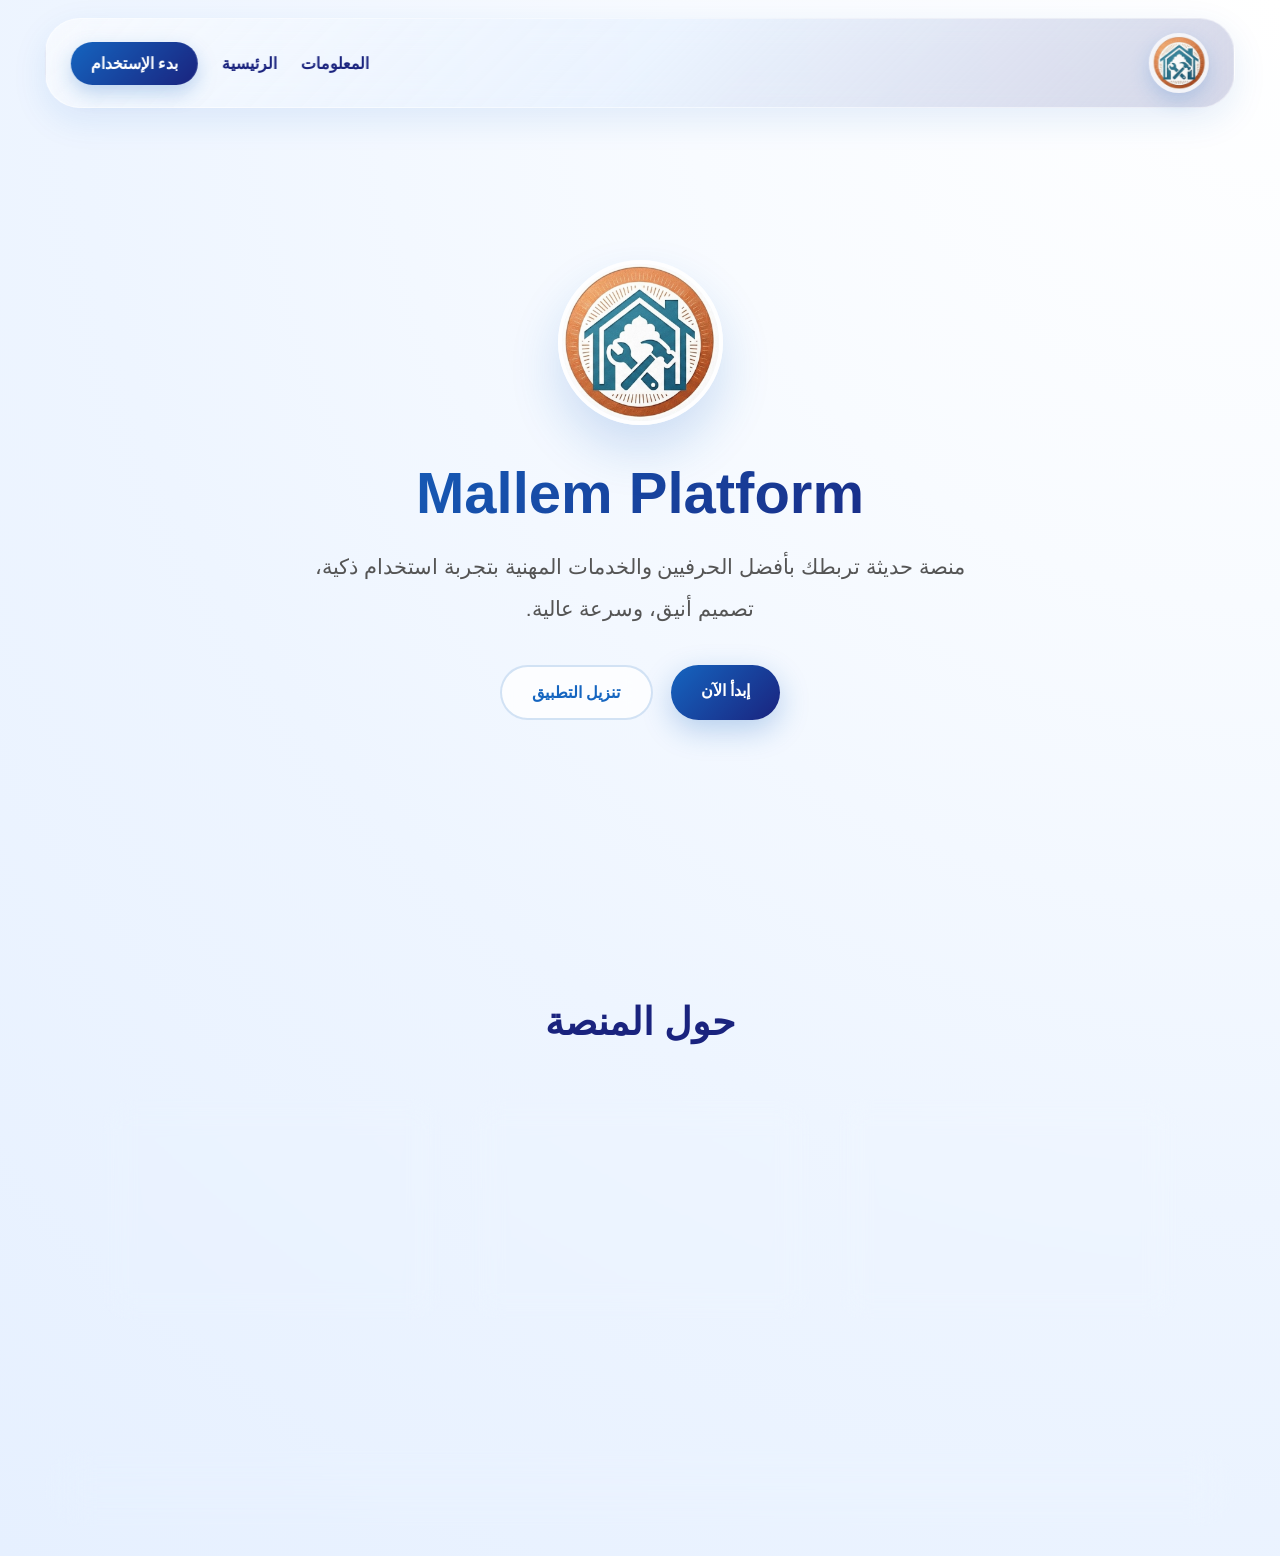
==== index.html @ 184898b9 "Add files via upload" ====
<!DOCTYPE html>
<html lang="ar" dir="rtl">
<head>
<meta charset="UTF-8">
<meta name="viewport" content="width=device-width, initial-scale=1.0">
<title>Mallem</title>

<style>
*{
margin:0;
padding:0;
box-sizing:border-box;
font-family:Arial,sans-serif;
}

html{
scroll-behavior:smooth;
}

body{
background:
radial-gradient(circle at top right,#ffffff 0%,#f8fbff 30%,#eef5ff 60%,#e6f0ff 100%);
color:#111;
overflow-x:hidden;
}

/* NAVBAR */
header{
position:fixed;
top:18px;
left:50%;
transform:translateX(-50%);
width:93%;
z-index:999;
padding:14px 25px;
border-radius:35px;
background:linear-gradient(
135deg,
rgba(255,255,255,.55),
rgba(220,235,255,.45),
rgba(26,35,126,.18)
);
backdrop-filter:blur(18px);
border:1px solid rgba(255,255,255,.45);
box-shadow:0 12px 35px rgba(21,101,192,.10);
}

.navbar{
display:flex;
justify-content:space-between;
align-items:center;
}

.logo{
width:60px;
height:60px;
border-radius:50%;
object-fit:cover;
border:3px solid rgba(255,255,255,.7);
box-shadow:0 8px 20px rgba(21,101,192,.20);
}

/* Desktop nav */
nav{
display:flex;
align-items:center;
gap:24px;
}

nav a{
text-decoration:none;
font-weight:600;
color:#1a237e;
transition:.3s;
}

nav a:hover{
color:#1565c0;
}

.start-btn{
padding:12px 20px;
border-radius:30px;
background:linear-gradient(135deg,#1565c0,#1a237e);
color:white;
box-shadow:0 8px 20px rgba(21,101,192,.25);
}

.menu-btn{
display:none;
font-size:30px;
cursor:pointer;
color:#1a237e;
}

/* HERO */
.hero{
min-height:100vh;
display:flex;
align-items:center;
justify-content:center;
padding:140px 20px 60px;
}

.hero-box{
max-width:900px;
text-align:center;
}

.hero-logo{
width:165px;
height:165px;
border-radius:50%;
object-fit:cover;
border:4px solid rgba(255,255,255,.9);
box-shadow:0 25px 50px rgba(21,101,192,.18);
margin-bottom:30px;
animation:floatLogo 3s ease-in-out infinite;
}

.hero h1{
font-size:58px;
margin-bottom:20px;
background:linear-gradient(135deg,#1565c0,#1a237e);
-webkit-background-clip:text;
-webkit-text-fill-color:transparent;
}

.hero p{
font-size:21px;
line-height:2;
color:#555;
margin-bottom:35px;
max-width:700px;
margin-inline:auto;
}

/* BUTTONS */
.buttons{
display:flex;
justify-content:center;
gap:18px;
flex-wrap:wrap;
}

.btn{
padding:16px 30px;
border-radius:40px;
text-decoration:none;
font-weight:bold;
transition:.35s;
}

.primary{
background:linear-gradient(135deg,#1565c0,#1a237e);
color:white;
box-shadow:0 10px 30px rgba(21,101,192,.28);
}

.secondary{
background:rgba(255,255,255,.75);
color:#1565c0;
border:2px solid rgba(21,101,192,.18);
backdrop-filter:blur(12px);
}

.btn:hover{
transform:translateY(-5px);
}

/* SECTIONS */
section{
padding:100px 8%;
}

.section-title{
font-size:38px;
text-align:center;
margin-bottom:55px;
color:#1a237e;
}

.cards{
display:grid;
grid-template-columns:repeat(auto-fit,minmax(260px,1fr));
gap:28px;
}

.card{
padding:30px;
border-radius:28px;
background:linear-gradient(
145deg,
rgba(255,255,255,.82),
rgba(238,245,255,.72)
);
backdrop-filter:blur(15px);
border:1px solid rgba(255,255,255,.6);
box-shadow:0 12px 35px rgba(0,0,0,.05);
transition:.35s;
}

.card:hover{
transform:translateY(-8px);
box-shadow:0 20px 40px rgba(21,101,192,.08);
}

.card h3{
color:#1565c0;
margin-bottom:15px;
}

.card p{
line-height:1.9;
color:#555;
}

/* FOOTER */
footer{
width:93%;
margin:30px auto;
padding:28px;
border-radius:35px;
text-align:center;
font-size:15px;
font-weight:600;
color:white;
background:linear-gradient(
135deg,
rgba(21,101,192,.82),
rgba(255,255,255,.28),
rgba(26,35,126,.88)
);
backdrop-filter:blur(22px);
border:1px solid rgba(255,255,255,.35);
box-shadow:0 12px 30px rgba(21,101,192,.12);
}

/* ANIMATIONS */
@keyframes menuFade{
0%{
opacity:0;
transform:translateY(-20px) scale(.95);
}
100%{
opacity:1;
transform:translateY(0) scale(1);
}
}

@keyframes floatLogo{
0%,100%{
transform:translateY(0);
}
50%{
transform:translateY(-10px);
}
}

/* MOBILE */
@media(max-width:768px){

.menu-btn{
display:block;
}

nav{
position:absolute;
top:88px;
right:0;
width:100%;
padding:24px;
border-radius:25px;
display:flex;
flex-direction:column;
background:linear-gradient(
135deg,
rgba(255,255,255,.92),
rgba(235,245,255,.88)
);
backdrop-filter:blur(18px);
box-shadow:0 15px 35px rgba(0,0,0,.08);

opacity:0;
transform:translateY(-20px) scale(.96);
pointer-events:none;
transition:
opacity .35s ease,
transform .35s ease;
}

nav.active{
opacity:1;
transform:translateY(0) scale(1);
pointer-events:auto;
animation:menuFade .35s ease;
}

.hero h1{
font-size:38px;
}

.hero p{
font-size:17px;
}
}
</style>
</head>
<body>

<header>
<div class="navbar">

<img src="icon.png" class="logo">

<nav id="nav">
<a href="#about" onclick="closeMenu()">المعلومات</a>
<a href="#home" onclick="closeMenu()">الرئيسية</a>
<a href="main.html" class="start-btn">بدء الإستخدام</a>
</nav>

<div class="menu-btn" onclick="toggleMenu()">☰</div>

</div>
</header>

<section class="hero" id="home">
<div class="hero-box">

<img src="icon.png" class="hero-logo">

<h1>Mallem Platform</h1>

<p>
منصة حديثة تربطك بأفضل الحرفيين والخدمات المهنية
بتجربة استخدام ذكية، تصميم أنيق، وسرعة عالية.
</p>

<div class="buttons">
<a href="main.html" class="btn primary">إبدأ الآن</a>

<a href="https://github.com/Aminealmadini/Mallem/releases/download/v1.0/Mallem.2.apk"
class="btn secondary">
تنزيل التطبيق
</a>
</div>

</div>
</section>

<section id="about">
<h2 class="section-title">حول المنصة</h2>

<div class="cards">

<div class="card">
<h3>حِرفي فـ ضغطة زر ⚡</h3>
<p>بلا ما تضيع وقتك فـ الزنقة وتقلب. تلقى الصباغ، الكهربائي، النجار، وكل الحرفيين اللي محتاج ليهم واجدين لخدمتك فـ بلاصة واحدة.</p>
</div>

<div class="card">
<h3>خدمتك متقونة ومضمونة 🎯</h3>
<p>شوف تقييمات الناس وتجاربهم السابقة مع كل معلم قبل ما تختار، باش تضمن الجودة، المعاملة الزوينة، والثمن المناسب بلا مفاجآت.</p>
</div>

<div class="card">
<h3>فرص جديدة لكل حرفي 💼</h3>
<p>يلا كنتي حرفي، هادي هي فرصتك باش تكبر الخدمة ديالك، تبين شطارتك وحرافتك للناس، وتوصل لزبناء كثار فـ مدينتك بكل سهولة.</p>
</div>

</div>
</section>

<footer>
جميع الحقوق محفوظة © Mallem 2026
</footer>

<script>
function toggleMenu(){
document.getElementById("nav").classList.toggle("active");
}

function closeMenu(){
document.getElementById("nav").classList.remove("active");
}
</script>

</body>
</html>
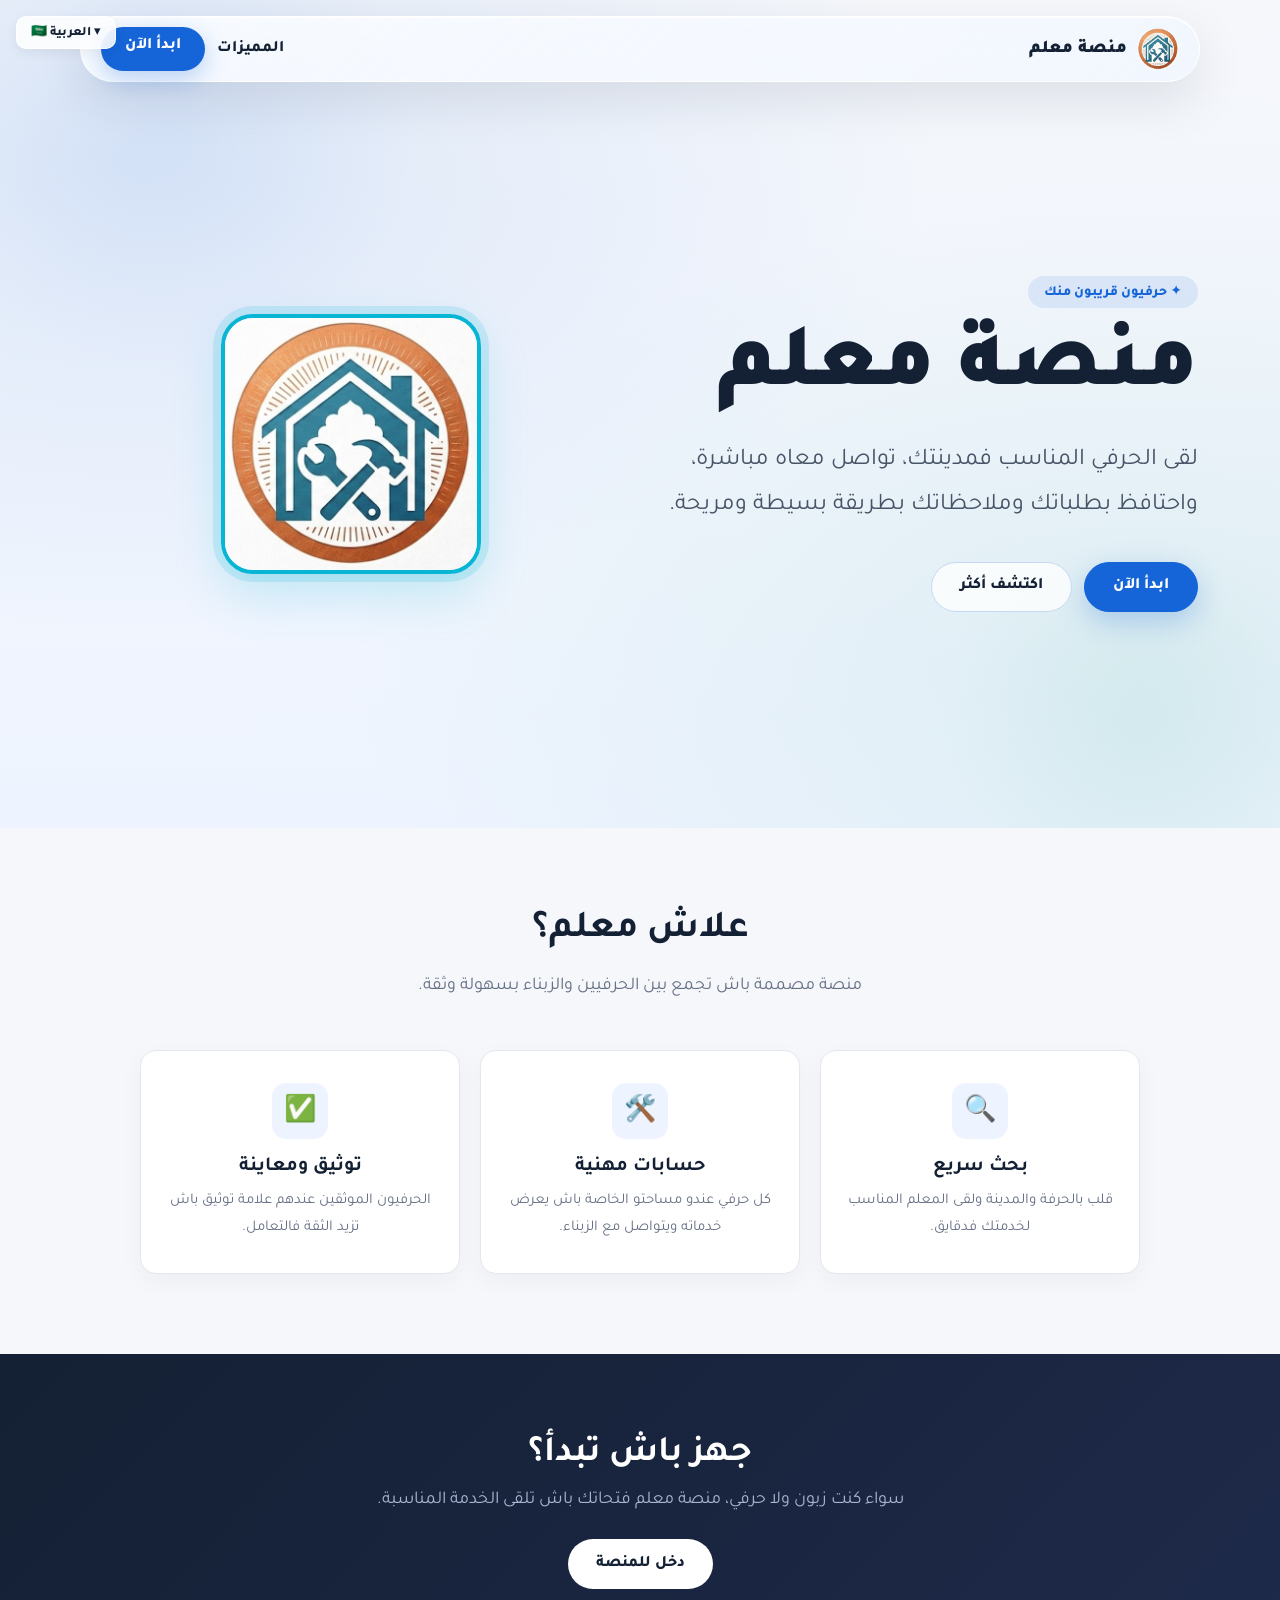
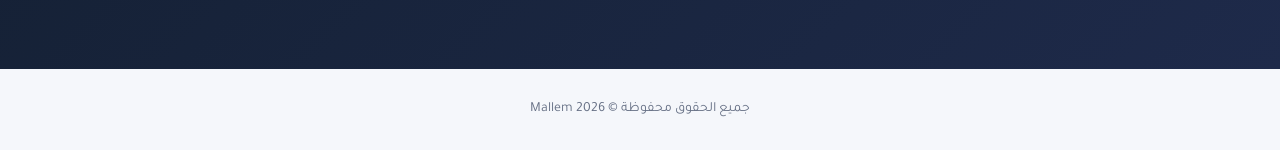
==== commit af87cee9: "Add files via upload" ====
--- a/index.html
+++ b/index.html
@@ -1,389 +1,408 @@
-<!DOCTYPE html>
-<html lang="ar" dir="rtl">
+<!doctype html>
+<html lang="ar" dir="rtl" id="html-root">
 <head>
-<meta charset="UTF-8">
-<meta name="viewport" content="width=device-width, initial-scale=1.0">
-<title>Mallem</title>
-
-<style>
-*{
-margin:0;
-padding:0;
-box-sizing:border-box;
-font-family:Arial,sans-serif;
-}
-
-html{
-scroll-behavior:smooth;
-}
-
-body{
-background:
-radial-gradient(circle at top right,#ffffff 0%,#f8fbff 30%,#eef5ff 60%,#e6f0ff 100%);
-color:#111;
-overflow-x:hidden;
-}
-
-/* NAVBAR */
-header{
-position:fixed;
-top:18px;
-left:50%;
-transform:translateX(-50%);
-width:93%;
-z-index:999;
-padding:14px 25px;
-border-radius:35px;
-background:linear-gradient(
-135deg,
-rgba(255,255,255,.55),
-rgba(220,235,255,.45),
-rgba(26,35,126,.18)
-);
-backdrop-filter:blur(18px);
-border:1px solid rgba(255,255,255,.45);
-box-shadow:0 12px 35px rgba(21,101,192,.10);
-}
-
-.navbar{
-display:flex;
-justify-content:space-between;
-align-items:center;
-}
-
-.logo{
-width:60px;
-height:60px;
-border-radius:50%;
-object-fit:cover;
-border:3px solid rgba(255,255,255,.7);
-box-shadow:0 8px 20px rgba(21,101,192,.20);
-}
-
-/* Desktop nav */
-nav{
-display:flex;
-align-items:center;
-gap:24px;
-}
-
-nav a{
-text-decoration:none;
-font-weight:600;
-color:#1a237e;
-transition:.3s;
-}
-
-nav a:hover{
-color:#1565c0;
-}
-
-.start-btn{
-padding:12px 20px;
-border-radius:30px;
-background:linear-gradient(135deg,#1565c0,#1a237e);
-color:white;
-box-shadow:0 8px 20px rgba(21,101,192,.25);
-}
-
-.menu-btn{
-display:none;
-font-size:30px;
-cursor:pointer;
-color:#1a237e;
-}
-
-/* HERO */
-.hero{
-min-height:100vh;
-display:flex;
-align-items:center;
-justify-content:center;
-padding:140px 20px 60px;
-}
-
-.hero-box{
-max-width:900px;
-text-align:center;
-}
-
-.hero-logo{
-width:165px;
-height:165px;
-border-radius:50%;
-object-fit:cover;
-border:4px solid rgba(255,255,255,.9);
-box-shadow:0 25px 50px rgba(21,101,192,.18);
-margin-bottom:30px;
-animation:floatLogo 3s ease-in-out infinite;
-}
-
-.hero h1{
-font-size:58px;
-margin-bottom:20px;
-background:linear-gradient(135deg,#1565c0,#1a237e);
--webkit-background-clip:text;
--webkit-text-fill-color:transparent;
-}
-
-.hero p{
-font-size:21px;
-line-height:2;
-color:#555;
-margin-bottom:35px;
-max-width:700px;
-margin-inline:auto;
-}
-
-/* BUTTONS */
-.buttons{
-display:flex;
-justify-content:center;
-gap:18px;
-flex-wrap:wrap;
-}
-
-.btn{
-padding:16px 30px;
-border-radius:40px;
-text-decoration:none;
-font-weight:bold;
-transition:.35s;
-}
-
-.primary{
-background:linear-gradient(135deg,#1565c0,#1a237e);
-color:white;
-box-shadow:0 10px 30px rgba(21,101,192,.28);
-}
-
-.secondary{
-background:rgba(255,255,255,.75);
-color:#1565c0;
-border:2px solid rgba(21,101,192,.18);
-backdrop-filter:blur(12px);
-}
-
-.btn:hover{
-transform:translateY(-5px);
-}
-
-/* SECTIONS */
-section{
-padding:100px 8%;
-}
-
-.section-title{
-font-size:38px;
-text-align:center;
-margin-bottom:55px;
-color:#1a237e;
-}
-
-.cards{
-display:grid;
-grid-template-columns:repeat(auto-fit,minmax(260px,1fr));
-gap:28px;
-}
-
-.card{
-padding:30px;
-border-radius:28px;
-background:linear-gradient(
-145deg,
-rgba(255,255,255,.82),
-rgba(238,245,255,.72)
-);
-backdrop-filter:blur(15px);
-border:1px solid rgba(255,255,255,.6);
-box-shadow:0 12px 35px rgba(0,0,0,.05);
-transition:.35s;
-}
-
-.card:hover{
-transform:translateY(-8px);
-box-shadow:0 20px 40px rgba(21,101,192,.08);
-}
-
-.card h3{
-color:#1565c0;
-margin-bottom:15px;
-}
-
-.card p{
-line-height:1.9;
-color:#555;
-}
-
-/* FOOTER */
-footer{
-width:93%;
-margin:30px auto;
-padding:28px;
-border-radius:35px;
-text-align:center;
-font-size:15px;
-font-weight:600;
-color:white;
-background:linear-gradient(
-135deg,
-rgba(21,101,192,.82),
-rgba(255,255,255,.28),
-rgba(26,35,126,.88)
-);
-backdrop-filter:blur(22px);
-border:1px solid rgba(255,255,255,.35);
-box-shadow:0 12px 30px rgba(21,101,192,.12);
-}
-
-/* ANIMATIONS */
-@keyframes menuFade{
-0%{
-opacity:0;
-transform:translateY(-20px) scale(.95);
-}
-100%{
-opacity:1;
-transform:translateY(0) scale(1);
-}
-}
-
-@keyframes floatLogo{
-0%,100%{
-transform:translateY(0);
-}
-50%{
-transform:translateY(-10px);
-}
-}
-
-/* MOBILE */
-@media(max-width:768px){
-
-.menu-btn{
-display:block;
-}
-
-nav{
-position:absolute;
-top:88px;
-right:0;
-width:100%;
-padding:24px;
-border-radius:25px;
-display:flex;
-flex-direction:column;
-background:linear-gradient(
-135deg,
-rgba(255,255,255,.92),
-rgba(235,245,255,.88)
-);
-backdrop-filter:blur(18px);
-box-shadow:0 15px 35px rgba(0,0,0,.08);
-
-opacity:0;
-transform:translateY(-20px) scale(.96);
-pointer-events:none;
-transition:
-opacity .35s ease,
-transform .35s ease;
-}
-
-nav.active{
-opacity:1;
-transform:translateY(0) scale(1);
-pointer-events:auto;
-animation:menuFade .35s ease;
-}
-
-.hero h1{
-font-size:38px;
-}
-
-.hero p{
-font-size:17px;
-}
-}
-</style>
+  <meta charset="UTF-8">
+  <meta name="viewport" content="width=device-width, initial-scale=1.0">
+  <meta name="description" content="منصة معلم تربط الزبناء بالحرفيين في المغرب بسرعة وثقة.">
+  <title>منصة معلم</title>
+  <link rel="icon" href="icon.png" type="image/png">
+  <link rel="preconnect" href="https://fonts.googleapis.com">
+  <link rel="preconnect" href="https://fonts.gstatic.com" crossorigin>
+  <link href="https://fonts.googleapis.com/css2?family=Tajawal:wght@400;500;700;800;900&display=swap" rel="stylesheet">
+  <style>
+    .lang-picker {
+      position: fixed;
+      top: 16px;
+      left: 16px;
+      z-index: 100;
+      direction: ltr;
+    }
+    .lang-current {
+      background: rgba(255,255,255,.85);
+      border: 1px solid rgba(255,255,255,.9);
+      backdrop-filter: blur(12px);
+      border-radius: 10px;
+      padding: 6px 14px;
+      font-weight: 800;
+      font-size: 13px;
+      color: #142033;
+      cursor: pointer;
+      box-shadow: 0 4px 12px rgba(0,0,0,.06);
+      font-family: inherit;
+    }
+    .lang-dropdown {
+      display: none;
+      position: absolute;
+      top: calc(100% + 6px);
+      left: 0;
+      background: rgba(255,255,255,.95);
+      backdrop-filter: blur(16px);
+      border: 1px solid #e4e7ec;
+      border-radius: 10px;
+      box-shadow: 0 8px 24px rgba(0,0,0,.1);
+      overflow: hidden;
+      min-width: 120px;
+    }
+    .lang-dropdown.show { display: block; }
+    .lang-dropdown button {
+      display: block;
+      width: 100%;
+      text-align: left;
+      padding: 10px 14px;
+      border: 0;
+      background: transparent;
+      cursor: pointer;
+      font-weight: 700;
+      font-size: 13px;
+      color: #142033;
+      font-family: inherit;
+      transition: background .15s;
+    }
+    .lang-dropdown button:hover { background: #f0f2f7; }
+    .lang-dropdown button.active { background: #eaf2ff; color: #1565d8; }
+    * { box-sizing: border-box; margin: 0; }
+    html { scroll-behavior: smooth; }
+    body {
+      font-family: "Tajawal", system-ui, sans-serif;
+      color: #142033;
+      background: #f5f7fb;
+      letter-spacing: 0;
+    }
+    .glass-nav {
+      position: fixed;
+      z-index: 10;
+      top: 16px;
+      right: 50%;
+      transform: translateX(50%);
+      width: min(1120px, calc(100% - 28px));
+      display: flex;
+      align-items: center;
+      justify-content: space-between;
+      gap: 16px;
+      padding: 10px 20px;
+      border-radius: 60px;
+      background: linear-gradient(135deg, rgba(255,255,255,.82) 0%, rgba(240,246,255,.62) 100%);
+      border: 1px solid rgba(255,255,255,.92);
+      box-shadow: 0 18px 50px rgba(20,32,51,.10), inset 0 1px 0 rgba(255,255,255,.95);
+      backdrop-filter: blur(22px) saturate(160%);
+    }
+    .brand { display: flex; align-items: center; gap: 10px; font-weight: 900; font-size: 18px; }
+    .brand img { width: 42px; height: 42px; border-radius: 50%; object-fit: cover; }
+    .nav-links { display: flex; gap: 12px; align-items: center; }
+    a { color: inherit; text-decoration: none; font-weight: 800; }
+    .btn-start {
+      min-height: 44px;
+      padding: 10px 24px;
+      border-radius: 60px;
+      color: #fff;
+      background: #1565d8;
+      box-shadow: 0 8px 24px rgba(21,101,216,.28);
+      transition: transform .2s ease, box-shadow .2s ease;
+    }
+    .btn-start:hover { transform: translateY(-2px); box-shadow: 0 12px 32px rgba(21,101,216,.35); }
+    .hero {
+      min-height: 92vh;
+      display: flex;
+      align-items: center;
+      justify-content: space-between;
+      gap: 40px;
+      padding: 120px min(7vw, 82px) 60px;
+      background:
+        radial-gradient(ellipse at 10% 20%, rgba(21,101,216,.10) 0%, transparent 50%),
+        radial-gradient(ellipse at 90% 80%, rgba(15,159,119,.08) 0%, transparent 50%),
+        linear-gradient(180deg, #f5f7fb 0%, #eef4ff 100%);
+      position: relative;
+      overflow: hidden;
+    }
+    .hero::before {
+      content: '';
+      position: absolute;
+      width: 500px;
+      height: 500px;
+      border-radius: 50%;
+      background: radial-gradient(circle, rgba(21,101,216,.06), transparent 70%);
+      top: -120px;
+      left: -80px;
+      pointer-events: none;
+    }
+    .hero::after {
+      content: '';
+      position: absolute;
+      width: 400px;
+      height: 400px;
+      border-radius: 50%;
+      background: radial-gradient(circle, rgba(15,159,119,.06), transparent 70%);
+      bottom: -100px;
+      right: -60px;
+      pointer-events: none;
+    }
+    .hero-content { width: min(680px, 100%); position: relative; z-index: 1; flex: 1; }
+    .hero-visual {
+      flex: 1;
+      display: flex;
+      align-items: center;
+      justify-content: center;
+      position: relative;
+      z-index: 1;
+    }
+    .hero-logo {
+      width: min(260px, 28vw);
+      height: min(260px, 28vw);
+      border-radius: 32px;
+      object-fit: cover;
+      border: 4px solid #06b6d4;
+      box-shadow: 0 0 0 8px rgba(6,182,212,.15), 0 20px 50px rgba(6,182,212,.2);
+      animation: floatLogo 3s ease-in-out infinite;
+    }
+    @keyframes floatLogo {
+      0%, 100% { transform: translateY(0) scale(1); }
+      50% { transform: translateY(-12px) scale(1.02); }
+    }
+    .eyebrow {
+      display: inline-block;
+      padding: 6px 16px;
+      border-radius: 60px;
+      background: rgba(21,101,216,.10);
+      color: #1565d8;
+      font-weight: 800;
+      font-size: 14px;
+      margin-bottom: 16px;
+    }
+    h1 { margin: 0; font-size: clamp(44px, 8vw, 90px); line-height: 1.05; font-weight: 900; }
+    .lead { font-size: clamp(18px, 2.4vw, 24px); line-height: 1.9; color: #475467; margin: 20px 0 32px; }
+    .actions { display: flex; gap: 12px; flex-wrap: wrap; }
+    .btn {
+      min-height: 50px;
+      padding: 14px 28px;
+      border-radius: 60px;
+      display: inline-flex;
+      align-items: center;
+      justify-content: center;
+      font-weight: 800;
+      font-size: 16px;
+      border: 1px solid #c8d8f2;
+      background: rgba(255,255,255,.78);
+      color: #142033;
+      transition: transform .2s ease, box-shadow .2s ease;
+    }
+    .btn:hover { transform: translateY(-2px); box-shadow: 0 10px 28px rgba(20,32,51,.08); }
+    .btn.primary { background: #1565d8; color: #fff; border-color: #1565d8; box-shadow: 0 10px 28px rgba(21,101,216,.25); }
+    .btn.primary:hover { box-shadow: 0 14px 36px rgba(21,101,216,.35); }
+    .features {
+      padding: 80px min(7vw, 82px);
+      text-align: center;
+    }
+    .section-title { font-size: clamp(28px, 4vw, 38px); margin-bottom: 16px; }
+    .section-sub { color: #667085; font-size: 18px; max-width: 600px; margin: 0 auto 48px; line-height: 1.8; }
+    .cards {
+      display: grid;
+      grid-template-columns: repeat(3, minmax(0, 1fr));
+      gap: 20px;
+      max-width: 1000px;
+      margin: 0 auto;
+    }
+    .card {
+      padding: 32px 24px;
+      border-radius: 16px;
+      background: #fff;
+      border: 1px solid #e4e7ec;
+      box-shadow: 0 8px 24px rgba(20,32,51,.04);
+      transition: transform .25s ease, box-shadow .25s ease;
+      text-align: center;
+    }
+    .card:hover { transform: translateY(-6px); box-shadow: 0 20px 48px rgba(20,32,51,.08); }
+    .card-icon {
+      width: 56px;
+      height: 56px;
+      border-radius: 14px;
+      display: flex;
+      align-items: center;
+      justify-content: center;
+      margin: 0 auto 16px;
+      font-size: 26px;
+      background: #eef4ff;
+    }
+    .card strong { display: block; font-size: 20px; margin-bottom: 8px; }
+    .card p { margin: 0; color: #667085; line-height: 1.8; font-size: 15px; }
+    .cta-section {
+      padding: 80px min(7vw, 82px);
+      text-align: center;
+      background: linear-gradient(135deg, #142033 0%, #1e2a4a 100%);
+      color: #fff;
+    }
+    .cta-section h2 { font-size: clamp(26px, 3.5vw, 36px); margin-bottom: 12px; }
+    .cta-section p { color: #a8b5cf; margin-bottom: 28px; font-size: 18px; }
+    .btn.white { background: #fff; color: #142033; border: none; }
+    .btn.white:hover { box-shadow: 0 10px 30px rgba(255,255,255,.15); }
+    footer { padding: 32px; text-align: center; color: #667085; font-size: 14px; }
+    @media (max-width: 820px) {
+      .nav-links a:not(.btn-start) { display: none; }
+      .glass-nav { border-radius: 20px; padding: 8px 14px; }
+      .hero { background: linear-gradient(180deg, #f5f7fb 0%, #eef4ff 100%); flex-direction: column; text-align: center; padding-top: 100px; gap: 20px; }
+      .hero-content { display: flex; flex-direction: column; align-items: center; order: unset !important; }
+      .hero-visual { order: -1; }
+      .hero-logo { width: min(140px, 30vw); height: min(140px, 30vw); }
+      .lang-picker button { padding: 4px 8px; font-size: 12px; }
+      .cards { grid-template-columns: 1fr; }
+      .card { padding: 24px 18px; }
+    }
+  </style>
 </head>
 <body>
+  <header class="glass-nav">
+    <a class="brand" href="#home"><img src="icon.png" alt=""><span id="brand-text">منصة معلم</span></a>
+    <nav class="nav-links">
+      <a href="#features" id="nav-features">المميزات</a>
+      <a class="btn-start" href="main.html" id="nav-start">ابدأ الآن</a>
+    </nav>
+  </header>
+  <div class="lang-picker">
+    <div class="lang-current" id="lang-current">🇸🇦 العربية ▾</div>
+    <div class="lang-dropdown" id="lang-dropdown">
+      <button data-lang="ar">🇸🇦 العربية</button>
+      <button data-lang="fr">🇫🇷 Français</button>
+      <button data-lang="en">🇬🇧 English</button>
+    </div>
+  </div>
 
-<header>
-<div class="navbar">
+  <main>
+    <section class="hero" id="home">
+      <div class="hero-visual">
+        <img src="icon.png" alt="منصة معلم" class="hero-logo">
+      </div>
+      <div class="hero-content" id="hero-content">
+        <span class="eyebrow" id="text-eyebrow">✦ حرفيون قريبون منك</span>
+        <h1 id="text-title">منصة معلم</h1>
+        <p class="lead" id="text-lead">لقى الحرفي المناسب فمدينتك، تواصل معاه مباشرة، واحتافظ بطلباتك وملاحظاتك بطريقة بسيطة ومريحة.</p>
+        <div class="actions">
+          <a class="btn primary" href="main.html" id="text-start">ابدأ الآن</a>
+          <a class="btn" href="#features" id="text-discover">اكتشف أكثر</a>
+        </div>
+      </div>
+    </section>
 
-<img src="icon.png" class="logo">
+    <section class="features" id="features">
+      <h2 class="section-title" id="text-why-title">علاش معلم؟</h2>
+      <p class="section-sub" id="text-why-sub">منصة مصممة باش تجمع بين الحرفيين والزبناء بسهولة وثقة.</p>
+      <div class="cards">
+        <article class="card">
+          <div class="card-icon">🔍</div>
+          <strong id="text-feat1-title">بحث سريع</strong>
+          <p id="text-feat1-desc">قلب بالحرفة والمدينة ولقى المعلم المناسب لخدمتك فدقايق.</p>
+        </article>
+        <article class="card">
+          <div class="card-icon">🛠️</div>
+          <strong id="text-feat2-title">حسابات مهنية</strong>
+          <p id="text-feat2-desc">كل حرفي عندو مساحتو الخاصة باش يعرض خدماته ويتواصل مع الزبناء.</p>
+        </article>
+        <article class="card">
+          <div class="card-icon">✅</div>
+          <strong id="text-feat3-title">توثيق ومعاينة</strong>
+          <p id="text-feat3-desc">الحرفيون الموثقين عندهم علامة توثيق باش تزيد الثقة فالتعامل.</p>
+        </article>
+      </div>
+    </section>
 
-<nav id="nav">
-<a href="#about" onclick="closeMenu()">المعلومات</a>
-<a href="#home" onclick="closeMenu()">الرئيسية</a>
-<a href="main.html" class="start-btn">بدء الإستخدام</a>
-</nav>
+    <section class="cta-section">
+      <h2 id="text-cta-title">جهز باش تبدأ؟</h2>
+      <p id="text-cta-desc">سواء كنت زبون ولا حرفي، منصة معلم فتحاتك باش تلقى الخدمة المناسبة.</p>
+      <a class="btn white" href="main.html" id="text-cta-btn">دخل للمنصة</a>
+    </section>
+  </main>
 
-<div class="menu-btn" onclick="toggleMenu()">☰</div>
-
-</div>
-</header>
-
-<section class="hero" id="home">
-<div class="hero-box">
-
-<img src="icon.png" class="hero-logo">
-
-<h1>Mallem Platform</h1>
-
-<p>
-منصة حديثة تربطك بأفضل الحرفيين والخدمات المهنية
-بتجربة استخدام ذكية، تصميم أنيق، وسرعة عالية.
-</p>
-
-<div class="buttons">
-<a href="main.html" class="btn primary">إبدأ الآن</a>
-
-<a href="https://github.com/Aminealmadini/Mallem/releases/download/v1.0/Mallem.2.apk"
-class="btn secondary">
-تنزيل التطبيق
-</a>
-</div>
-
-</div>
-</section>
-
-<section id="about">
-<h2 class="section-title">حول المنصة</h2>
-
-<div class="cards">
-
-<div class="card">
-<h3>حِرفي فـ ضغطة زر ⚡</h3>
-<p>بلا ما تضيع وقتك فـ الزنقة وتقلب. تلقى الصباغ، الكهربائي، النجار، وكل الحرفيين اللي محتاج ليهم واجدين لخدمتك فـ بلاصة واحدة.</p>
-</div>
-
-<div class="card">
-<h3>خدمتك متقونة ومضمونة 🎯</h3>
-<p>شوف تقييمات الناس وتجاربهم السابقة مع كل معلم قبل ما تختار، باش تضمن الجودة، المعاملة الزوينة، والثمن المناسب بلا مفاجآت.</p>
-</div>
-
-<div class="card">
-<h3>فرص جديدة لكل حرفي 💼</h3>
-<p>يلا كنتي حرفي، هادي هي فرصتك باش تكبر الخدمة ديالك، تبين شطارتك وحرافتك للناس، وتوصل لزبناء كثار فـ مدينتك بكل سهولة.</p>
-</div>
-
-</div>
-</section>
-
-<footer>
-جميع الحقوق محفوظة © Mallem 2026
-</footer>
-
-<script>
-function toggleMenu(){
-document.getElementById("nav").classList.toggle("active");
-}
-
-function closeMenu(){
-document.getElementById("nav").classList.remove("active");
-}
-</script>
-
+  <footer>جميع الحقوق محفوظة © Mallem 2026</footer>
+  <script>
+    const LANG_KEY = "mallem_lang";
+    const root = document.getElementById("html-root");
+    const hero = document.querySelector(".hero");
+    const heroContent = document.getElementById("hero-content");
+    const heroVisual = document.querySelector(".hero-visual");
+    const langCurrent = document.getElementById("lang-current");
+    const langDropdown = document.getElementById("lang-dropdown");
+    const langBtns = document.querySelectorAll("[data-lang]");
+    const labels = { ar: "🇸🇦 العربية", fr: "🇫🇷 Français", en: "🇬🇧 English" };
+    const texts = {
+      ar: {
+        brand: "منصة معلم", navFeatures: "المميزات", navStart: "ابدأ الآن",
+        eyebrow: "✦ حرفيون قريبون منك", title: "منصة معلم",
+        lead: "لقى الحرفي المناسب فمدينتك، تواصل معاه مباشرة، واحتافظ بطلباتك وملاحظاتك بطريقة بسيطة ومريحة.",
+        start: "ابدأ الآن", discover: "اكتشف أكثر",
+        whyTitle: "علاش معلم؟", whySub: "منصة مصممة باش تجمع بين الحرفيين والزبناء بسهولة وثقة.",
+        feat1T: "بحث سريع", feat1D: "قلب بالحرفة والمدينة ولقى المعلم المناسب لخدمتك فدقايق.",
+        feat2T: "حسابات مهنية", feat2D: "كل حرفي عندو مساحتو الخاصة باش يعرض خدماته ويتواصل مع الزبناء.",
+        feat3T: "توثيق ومعاينة", feat3D: "الحرفيون الموثقين عندهم علامة توثيق باش تزيد الثقة فالتعامل.",
+        ctaTitle: "جهز باش تبدأ؟", ctaDesc: "سواء كنت زبون ولا حرفي، منصة معلم فتحاتك باش تلقى الخدمة المناسبة.",
+        ctaBtn: "دخل للمنصة", footer: "جميع الحقوق محفوظة © Mallem 2026"
+      },
+      fr: {
+        brand: "Mallem", navFeatures: "Fonctionnalités", navStart: "Commencer",
+        eyebrow: "✦ Artisans près de chez vous", title: "Mallem",
+        lead: "Trouvez l'artisan idéal dans votre ville, contactez-le directement, et gardez vos demandes et notes de façon simple et pratique.",
+        start: "Commencer", discover: "En savoir plus",
+        whyTitle: "Pourquoi Mallem ?", whySub: "Une plateforme conçue pour réunir artisans et clients en toute confiance.",
+        feat1T: "Recherche rapide", feat1D: "Cherchez par métier et ville, trouvez l'artisan qu'il vous faut en quelques minutes.",
+        feat2T: "Comptes professionnels", feat2D: "Chaque artisan a son espace pour présenter ses services et communiquer.",
+        feat3T: "Vérification & avis", feat3D: "Les artisans vérifiés ont un badge de confiance pour des échanges sereins.",
+        ctaTitle: "Prêt à commencer ?", ctaDesc: "Que vous soyez client ou artisan, Mallem vous ouvre ses portes.",
+        ctaBtn: "Accéder", footer: "Tous droits réservés © Mallem 2026"
+      },
+      en: {
+        brand: "Mallem", navFeatures: "Features", navStart: "Get Started",
+        eyebrow: "✦ Craftsmen near you", title: "Mallem",
+        lead: "Find the right craftsman in your city, contact them directly, and keep track of your requests and notes in a simple, convenient way.",
+        start: "Get Started", discover: "Learn More",
+        whyTitle: "Why Mallem?", whySub: "A platform designed to bring craftsmen and clients together with trust and ease.",
+        feat1T: "Quick Search", feat1D: "Search by trade and city, find the right craftsman in minutes.",
+        feat2T: "Professional Accounts", feat2D: "Each craftsman has their own space to showcase services and connect.",
+        feat3T: "Verified & Reviewed", feat3D: "Verified craftsmen have a trust badge for confident transactions.",
+        ctaTitle: "Ready to start?", ctaDesc: "Whether you're a client or a craftsman, Mallem is here for you.",
+        ctaBtn: "Enter Platform", footer: "All rights reserved © Mallem 2026"
+      }
+    };
+    const saved = localStorage.getItem(LANG_KEY);
+    const initial = saved && texts[saved] ? saved : "ar";
+    function setLang(code) {
+      if (!texts[code]) return;
+      localStorage.setItem(LANG_KEY, code);
+      const t = texts[code];
+      const isRtl = code === "ar";
+      root.lang = code;
+      root.dir = isRtl ? "rtl" : "ltr";
+      langCurrent.textContent = labels[code] + " ▾";
+      document.getElementById("brand-text").textContent = t.brand;
+      document.getElementById("nav-features").textContent = t.navFeatures;
+      document.getElementById("nav-start").textContent = t.navStart;
+      document.getElementById("text-eyebrow").textContent = t.eyebrow;
+      document.getElementById("text-title").textContent = t.title;
+      document.getElementById("text-lead").textContent = t.lead;
+      document.getElementById("text-start").textContent = t.start;
+      document.getElementById("text-discover").textContent = t.discover;
+      document.getElementById("text-why-title").textContent = t.whyTitle;
+      document.getElementById("text-why-sub").textContent = t.whySub;
+      document.getElementById("text-feat1-title").textContent = t.feat1T;
+      document.getElementById("text-feat1-desc").textContent = t.feat1D;
+      document.getElementById("text-feat2-title").textContent = t.feat2T;
+      document.getElementById("text-feat2-desc").textContent = t.feat2D;
+      document.getElementById("text-feat3-title").textContent = t.feat3T;
+      document.getElementById("text-feat3-desc").textContent = t.feat3D;
+      document.getElementById("text-cta-title").textContent = t.ctaTitle;
+      document.getElementById("text-cta-desc").textContent = t.ctaDesc;
+      document.getElementById("text-cta-btn").textContent = t.ctaBtn;
+      document.querySelector("footer").textContent = t.footer;
+      // Swap layout: RTL → text right / logo left; LTR → text left / logo right
+      if (isRtl) {
+        heroContent.style.order = "1";
+        heroVisual.style.order = "2";
+      } else {
+        heroContent.style.order = "2";
+        heroVisual.style.order = "1";
+      }
+      langBtns.forEach(b => b.classList.toggle("active", b.dataset.lang === code));
+    }
+    langBtns.forEach(btn => btn.addEventListener("click", () => { setLang(btn.dataset.lang); langDropdown.classList.remove("show"); }));
+    langCurrent.addEventListener("click", (e) => { e.stopPropagation(); langDropdown.classList.toggle("show"); });
+    document.addEventListener("click", () => langDropdown.classList.remove("show"));
+    setLang(initial);
+  </script>
 </body>
 </html>
